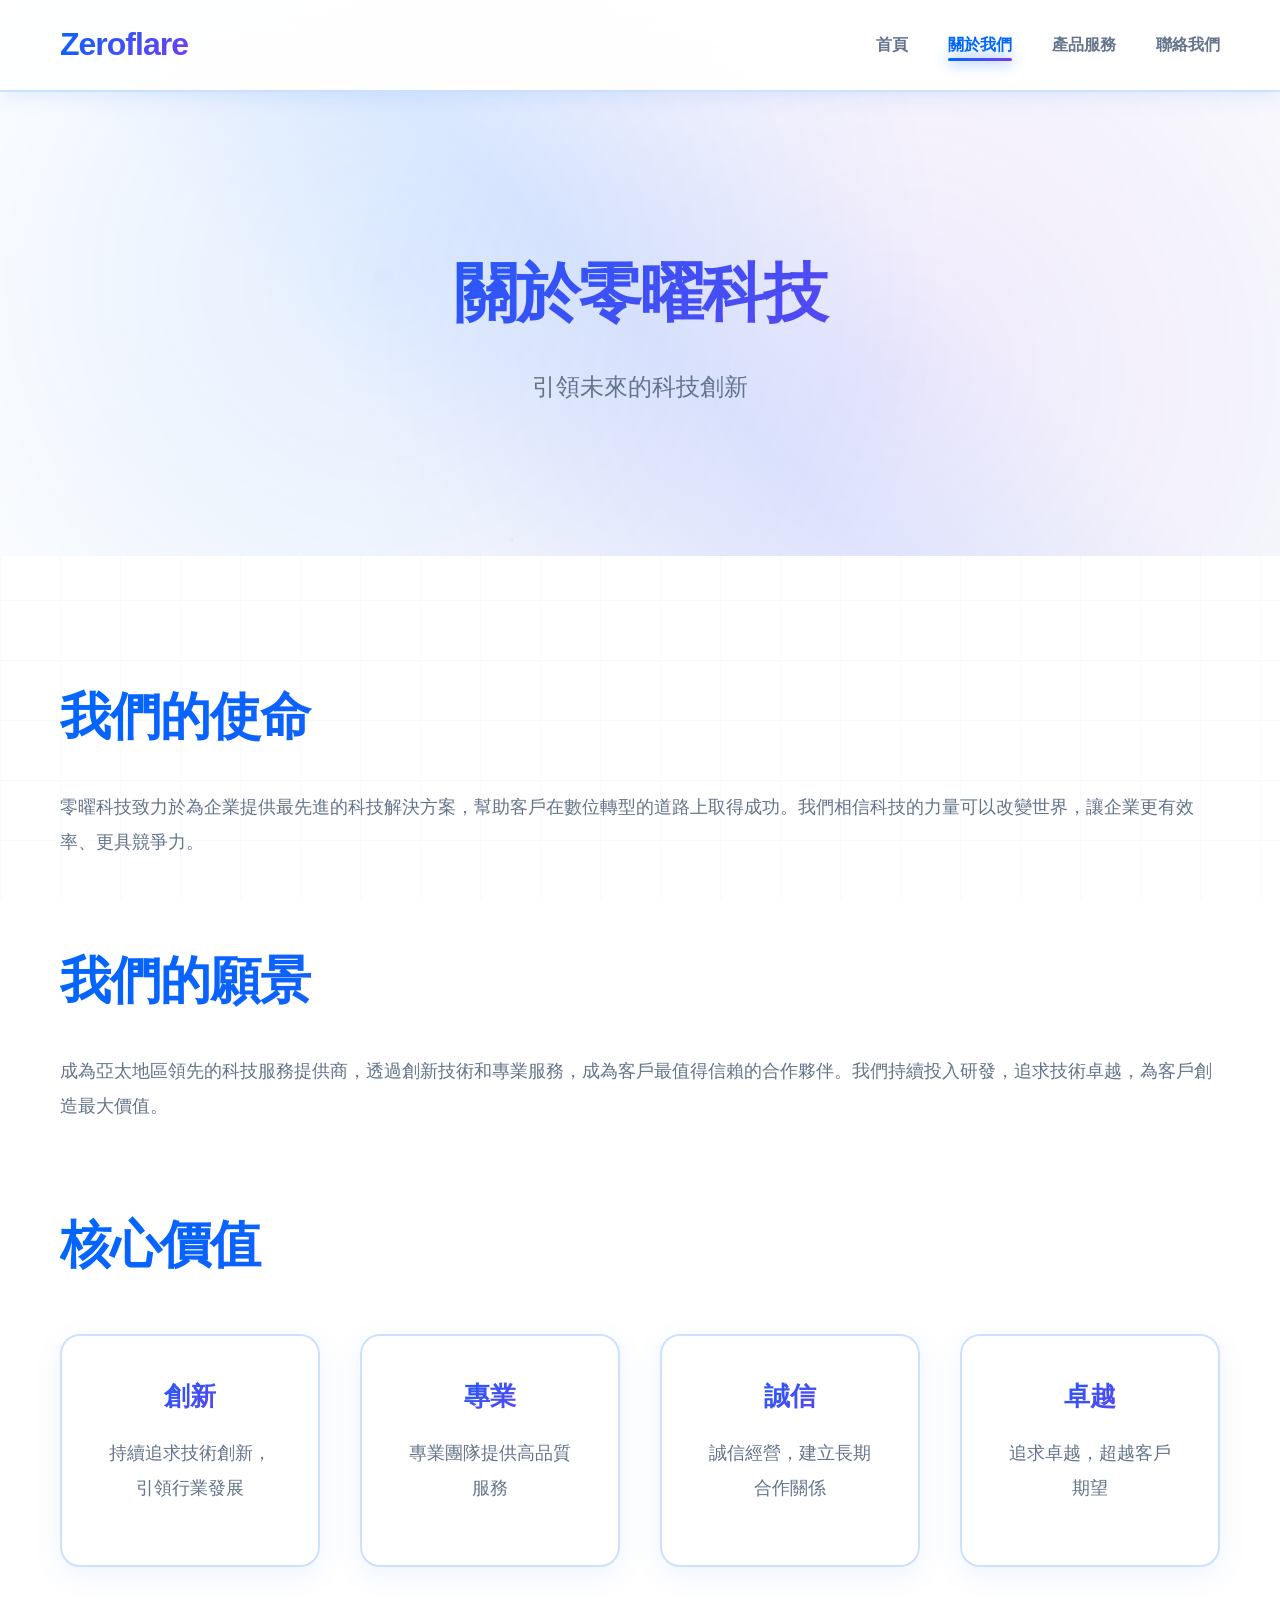
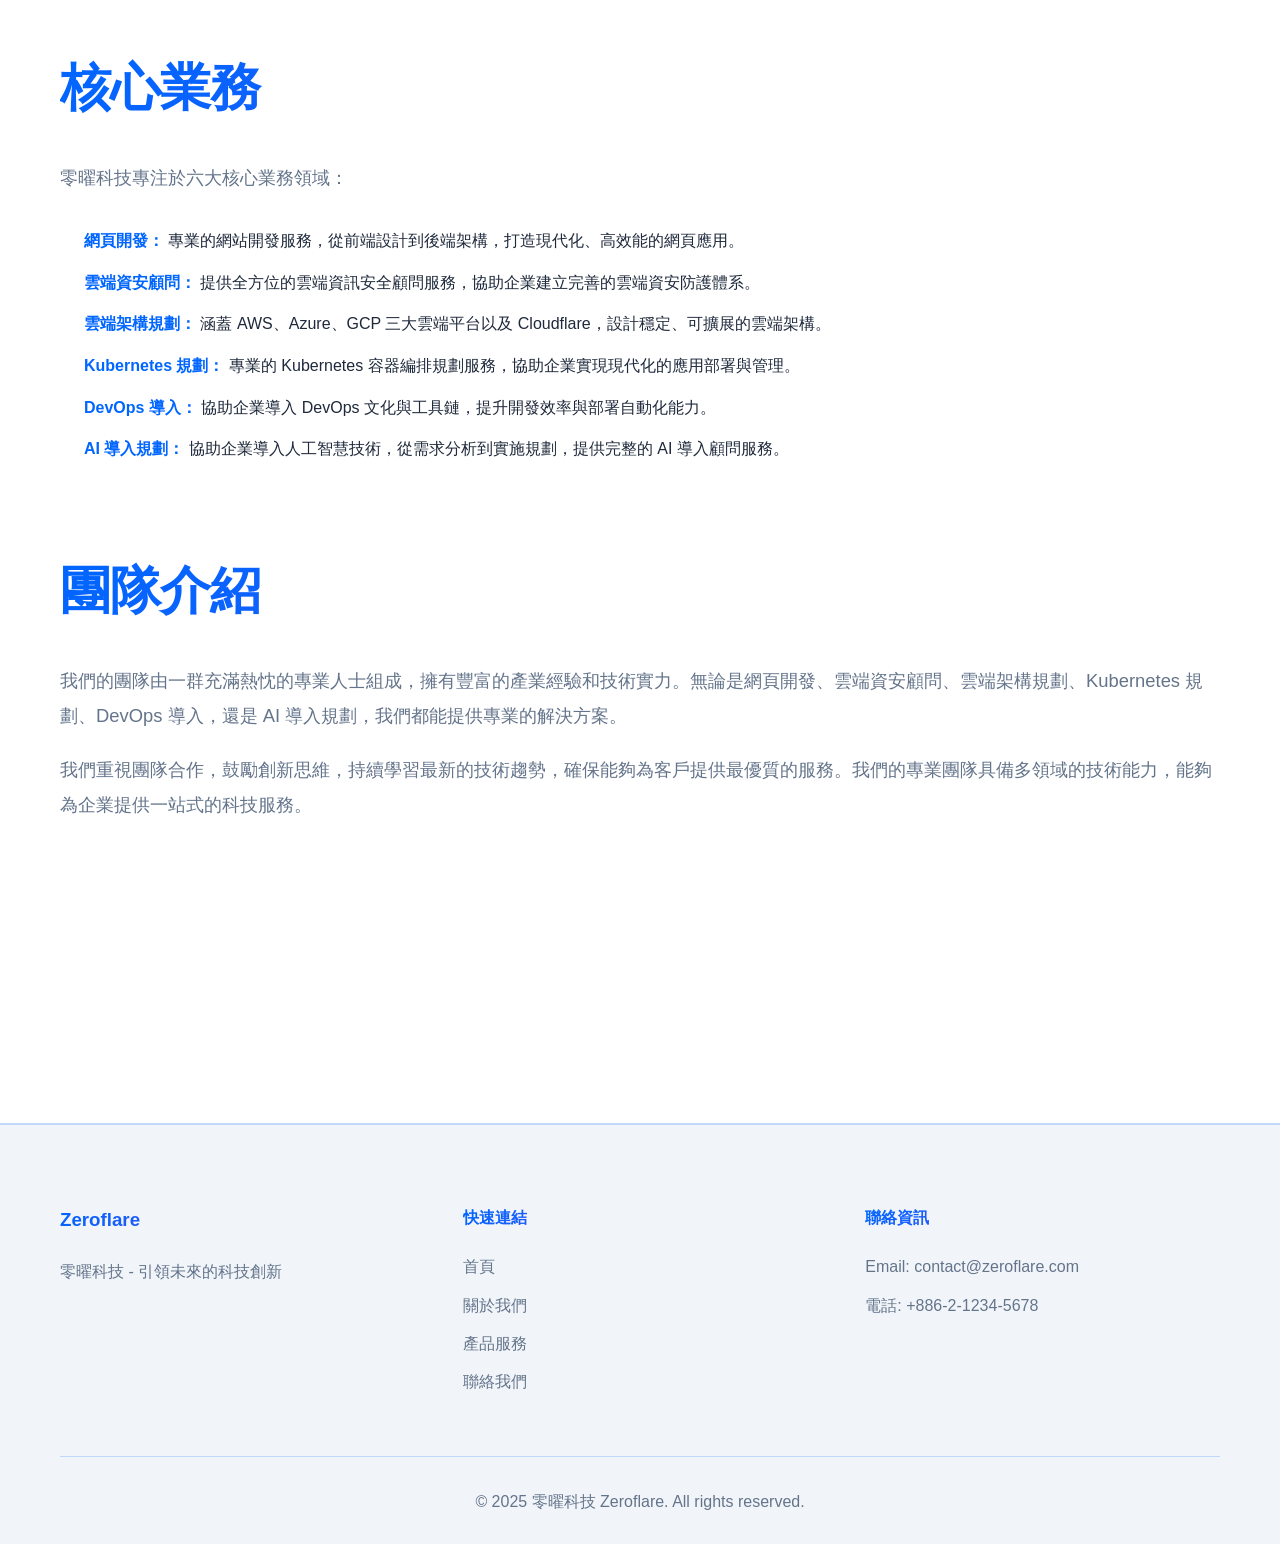
==== about.html @ 2491a90d "Update all" ====
<!DOCTYPE html>
<html lang="zh-TW">
<head>
    <meta charset="UTF-8">
    <meta name="viewport" content="width=device-width, initial-scale=1.0">
    <meta name="description" content="關於零曜科技 - 我們的使命、願景與團隊">
    <title>關於我們 - 零曜科技 Zeroflare</title>
    <link rel="stylesheet" href="styles/main.css">
</head>
<body>
    <!-- 導航列 -->
    <nav class="navbar">
        <div class="container">
            <div class="nav-wrapper">
                <a href="index.html" class="logo">Zeroflare</a>
                <button class="mobile-menu-toggle" id="mobileMenuToggle" aria-label="選單">
                    <span></span>
                    <span></span>
                    <span></span>
                </button>
                <ul class="nav-menu" id="navMenu">
                    <li><a href="index.html">首頁</a></li>
                    <li><a href="about.html" class="active">關於我們</a></li>
                    <li><a href="products.html">產品服務</a></li>
                    <li><a href="contact.html">聯絡我們</a></li>
                </ul>
            </div>
        </div>
    </nav>

    <!-- 頁面標題 -->
    <section class="page-header">
        <div class="container">
            <h1>關於零曜科技</h1>
            <p>引領未來的科技創新</p>
        </div>
    </section>

    <!-- 關於內容 -->
    <section class="page-content">
        <div class="container">
            <div class="content-section">
                <h2>我們的使命</h2>
                <p>零曜科技致力於為企業提供最先進的科技解決方案，幫助客戶在數位轉型的道路上取得成功。我們相信科技的力量可以改變世界，讓企業更有效率、更具競爭力。</p>
            </div>

            <div class="content-section">
                <h2>我們的願景</h2>
                <p>成為亞太地區領先的科技服務提供商，透過創新技術和專業服務，成為客戶最值得信賴的合作夥伴。我們持續投入研發，追求技術卓越，為客戶創造最大價值。</p>
            </div>

            <div class="content-section">
                <h2>核心價值</h2>
                <div class="values-grid">
                    <div class="value-item">
                        <h3>創新</h3>
                        <p>持續追求技術創新，引領行業發展</p>
                    </div>
                    <div class="value-item">
                        <h3>專業</h3>
                        <p>專業團隊提供高品質服務</p>
                    </div>
                    <div class="value-item">
                        <h3>誠信</h3>
                        <p>誠信經營，建立長期合作關係</p>
                    </div>
                    <div class="value-item">
                        <h3>卓越</h3>
                        <p>追求卓越，超越客戶期望</p>
                    </div>
                </div>
            </div>

            <div class="content-section">
                <h2>核心業務</h2>
                <p>零曜科技專注於六大核心業務領域：</p>
                <ul style="list-style: none; padding: 0; margin: 1.5rem 0;">
                    <li style="padding: 0.5rem 0; padding-left: 1.5rem; position: relative;">
                        <strong style="color: var(--primary-color);">網頁開發：</strong>
                        專業的網站開發服務，從前端設計到後端架構，打造現代化、高效能的網頁應用。
                    </li>
                    <li style="padding: 0.5rem 0; padding-left: 1.5rem; position: relative;">
                        <strong style="color: var(--primary-color);">雲端資安顧問：</strong>
                        提供全方位的雲端資訊安全顧問服務，協助企業建立完善的雲端資安防護體系。
                    </li>
                    <li style="padding: 0.5rem 0; padding-left: 1.5rem; position: relative;">
                        <strong style="color: var(--primary-color);">雲端架構規劃：</strong>
                        涵蓋 AWS、Azure、GCP 三大雲端平台以及 Cloudflare，設計穩定、可擴展的雲端架構。
                    </li>
                    <li style="padding: 0.5rem 0; padding-left: 1.5rem; position: relative;">
                        <strong style="color: var(--primary-color);">Kubernetes 規劃：</strong>
                        專業的 Kubernetes 容器編排規劃服務，協助企業實現現代化的應用部署與管理。
                    </li>
                    <li style="padding: 0.5rem 0; padding-left: 1.5rem; position: relative;">
                        <strong style="color: var(--primary-color);">DevOps 導入：</strong>
                        協助企業導入 DevOps 文化與工具鏈，提升開發效率與部署自動化能力。
                    </li>
                    <li style="padding: 0.5rem 0; padding-left: 1.5rem; position: relative;">
                        <strong style="color: var(--primary-color);">AI 導入規劃：</strong>
                        協助企業導入人工智慧技術，從需求分析到實施規劃，提供完整的 AI 導入顧問服務。
                    </li>
                </ul>
            </div>

            <div class="content-section">
                <h2>團隊介紹</h2>
                <p>我們的團隊由一群充滿熱忱的專業人士組成，擁有豐富的產業經驗和技術實力。無論是網頁開發、雲端資安顧問、雲端架構規劃、Kubernetes 規劃、DevOps 導入，還是 AI 導入規劃，我們都能提供專業的解決方案。</p>
                <p>我們重視團隊合作，鼓勵創新思維，持續學習最新的技術趨勢，確保能夠為客戶提供最優質的服務。我們的專業團隊具備多領域的技術能力，能夠為企業提供一站式的科技服務。</p>
            </div>
        </div>
    </section>

    <!-- 頁尾 -->
    <footer class="footer">
        <div class="container">
            <div class="footer-content">
                <div class="footer-section">
                    <h3>Zeroflare</h3>
                    <p>零曜科技 - 引領未來的科技創新</p>
                </div>
                <div class="footer-section">
                    <h4>快速連結</h4>
                    <ul>
                        <li><a href="index.html">首頁</a></li>
                        <li><a href="about.html">關於我們</a></li>
                        <li><a href="products.html">產品服務</a></li>
                        <li><a href="contact.html">聯絡我們</a></li>
                    </ul>
                </div>
                <div class="footer-section">
                    <h4>聯絡資訊</h4>
                    <p>Email: contact@zeroflare.com</p>
                    <p>電話: +886-2-1234-5678</p>
                </div>
            </div>
            <div class="footer-bottom">
                <p>&copy; 2025 零曜科技 Zeroflare. All rights reserved.</p>
            </div>
        </div>
    </footer>

    <script src="scripts/main.js"></script>
</body>
</html>
---- styles/main.css ----
/* 重置樣式 */
* {
    margin: 0;
    padding: 0;
    box-sizing: border-box;
}

:root {
    --primary-color: #0066ff;
    --primary-dark: #0052cc;
    --secondary-color: #7c3aed;
    --accent-color: #ff006e;
    --accent-yellow: #ffb800;
    --text-color: #1e293b;
    --text-light: #64748b;
    --bg-color: #ffffff;
    --bg-light: #f8fafc;
    --bg-card: rgba(255, 255, 255, 0.9);
    --bg-dark: #f1f5f9;
    --border-color: rgba(0, 102, 255, 0.2);
    --shadow: 0 4px 6px -1px rgba(0, 102, 255, 0.1), 0 2px 4px -1px rgba(0, 102, 255, 0.06);
    --shadow-lg: 0 10px 15px -3px rgba(0, 102, 255, 0.15), 0 4px 6px -2px rgba(0, 102, 255, 0.1);
    --glow: 0 0 30px rgba(0, 102, 255, 0.3), 0 0 60px rgba(0, 102, 255, 0.2);
    --glow-purple: 0 0 30px rgba(124, 58, 237, 0.3), 0 0 60px rgba(124, 58, 237, 0.2);
}

body {
    font-family: 'Inter', -apple-system, BlinkMacSystemFont, 'Segoe UI', 'Roboto', sans-serif;
    line-height: 1.6;
    color: var(--text-color);
    background: 
        radial-gradient(circle at 20% 30%, rgba(0, 102, 255, 0.08) 0%, transparent 50%),
        radial-gradient(circle at 80% 70%, rgba(124, 58, 237, 0.08) 0%, transparent 50%),
        radial-gradient(circle at 50% 50%, rgba(255, 0, 110, 0.05) 0%, transparent 70%),
        linear-gradient(135deg, #ffffff 0%, #f8fafc 50%, #ffffff 100%);
    background-attachment: fixed;
    min-height: 100vh;
    position: relative;
    overflow-x: hidden;
}

/* 動態網格背景 */
body::before {
    content: '';
    position: fixed;
    top: 0;
    left: 0;
    width: 100%;
    height: 100%;
    background-image: 
        linear-gradient(rgba(0, 102, 255, 0.03) 1px, transparent 1px),
        linear-gradient(90deg, rgba(0, 102, 255, 0.03) 1px, transparent 1px);
    background-size: 60px 60px;
    pointer-events: none;
    z-index: 0;
    animation: gridMove 20s linear infinite;
}

@keyframes gridMove {
    0% { transform: translate(0, 0); }
    100% { transform: translate(60px, 60px); }
}

/* 粒子效果背景 */
body::after {
    content: '';
    position: fixed;
    top: 0;
    left: 0;
    width: 100%;
    height: 100%;
    background-image: 
        radial-gradient(2px 2px at 20% 30%, rgba(0, 102, 255, 0.15), transparent),
        radial-gradient(2px 2px at 60% 70%, rgba(124, 58, 237, 0.15), transparent),
        radial-gradient(1px 1px at 50% 50%, rgba(255, 0, 110, 0.1), transparent),
        radial-gradient(1px 1px at 80% 10%, rgba(0, 102, 255, 0.1), transparent),
        radial-gradient(2px 2px at 90% 60%, rgba(124, 58, 237, 0.1), transparent);
    background-size: 200% 200%;
    pointer-events: none;
    z-index: 0;
    animation: particleMove 15s ease-in-out infinite;
    opacity: 0.4;
}

@keyframes particleMove {
    0%, 100% { background-position: 0% 0%; }
    50% { background-position: 100% 100%; }
}

.container {
    max-width: 1200px;
    margin: 0 auto;
    padding: 0 20px;
    position: relative;
    z-index: 1;
}

/* 導航列 */
.navbar {
    background: rgba(255, 255, 255, 0.9);
    backdrop-filter: blur(20px);
    border-bottom: 2px solid var(--border-color);
    position: sticky;
    top: 0;
    z-index: 1000;
    box-shadow: 0 4px 20px rgba(0, 102, 255, 0.1);
}

.nav-wrapper {
    display: flex;
    justify-content: space-between;
    align-items: center;
    padding: 1.2rem 0;
}

.logo {
    font-size: 2rem;
    font-weight: 900;
    background: linear-gradient(135deg, var(--primary-color), var(--secondary-color), var(--accent-color));
    background-size: 200% 200%;
    -webkit-background-clip: text;
    -webkit-text-fill-color: transparent;
    background-clip: text;
    text-decoration: none;
    transition: all 0.3s;
    letter-spacing: -1px;
    animation: gradientShift 3s ease infinite;
}

@keyframes gradientShift {
    0%, 100% { background-position: 0% 50%; }
    50% { background-position: 100% 50%; }
}

.logo:hover {
    transform: scale(1.05);
    filter: brightness(1.2);
}

.nav-menu {
    display: flex;
    list-style: none;
    gap: 2.5rem;
}

.nav-menu a {
    color: var(--text-light);
    text-decoration: none;
    font-weight: 600;
    transition: all 0.3s;
    position: relative;
    padding: 0.5rem 0;
    font-size: 1rem;
}

.nav-menu a::before {
    content: '';
    position: absolute;
    bottom: 0;
    left: 50%;
    transform: translateX(-50%);
    width: 0;
    height: 3px;
    background: linear-gradient(90deg, var(--primary-color), var(--secondary-color));
    transition: width 0.3s;
    box-shadow: 0 0 15px var(--primary-color);
    border-radius: 2px;
}

.nav-menu a:hover,
.nav-menu a.active {
    color: var(--primary-color);
}

.nav-menu a:hover::before,
.nav-menu a.active::before {
    width: 100%;
}

.mobile-menu-toggle {
    display: none;
    flex-direction: column;
    gap: 5px;
    background: none;
    border: none;
    cursor: pointer;
    padding: 8px;
}

.mobile-menu-toggle span {
    width: 28px;
    height: 3px;
    background: linear-gradient(90deg, var(--primary-color), var(--secondary-color));
    transition: all 0.3s;
    border-radius: 2px;
}

/* Hero 區塊 */
.hero {
    background: 
        radial-gradient(circle at 30% 40%, rgba(0, 102, 255, 0.1) 0%, transparent 60%),
        radial-gradient(circle at 70% 60%, rgba(124, 58, 237, 0.1) 0%, transparent 60%),
        radial-gradient(circle at 50% 50%, rgba(255, 0, 110, 0.08) 0%, transparent 70%),
        linear-gradient(135deg, rgba(255, 255, 255, 0.98) 0%, rgba(248, 250, 252, 0.98) 100%);
    color: var(--text-color);
    padding: 180px 0;
    text-align: center;
    position: relative;
    overflow: hidden;
}

.hero::before {
    content: '';
    position: absolute;
    top: -50%;
    left: -50%;
    width: 200%;
    height: 200%;
    background: radial-gradient(circle, rgba(0, 102, 255, 0.05) 0%, transparent 70%);
    animation: rotate 25s linear infinite;
}

.hero::after {
    content: '';
    position: absolute;
    top: 0;
    left: 0;
    right: 0;
    bottom: 0;
    background: linear-gradient(45deg, transparent 30%, rgba(0, 102, 255, 0.05) 50%, transparent 70%);
    animation: shine 4s infinite;
    pointer-events: none;
}

@keyframes rotate {
    from { transform: rotate(0deg); }
    to { transform: rotate(360deg); }
}

@keyframes shine {
    0% { transform: translateX(-100%) translateY(-100%); }
    100% { transform: translateX(100%) translateY(100%); }
}

.hero-content {
    max-width: 900px;
    margin: 0 auto;
    position: relative;
    z-index: 1;
}

.hero-title {
    font-size: 5rem;
    font-weight: 900;
    margin-bottom: 1.5rem;
    background: linear-gradient(135deg, #0066ff, #7c3aed, #ff006e, #ffb800);
    background-size: 300% 300%;
    -webkit-background-clip: text;
    -webkit-text-fill-color: transparent;
    background-clip: text;
    animation: fadeInUp 0.8s ease-out, gradientShift 4s ease infinite;
    letter-spacing: -3px;
    line-height: 1.1;
}

.hero-subtitle {
    font-size: 2rem;
    margin-bottom: 1.5rem;
    color: var(--text-light);
    animation: fadeInUp 0.8s ease-out 0.2s both;
    font-weight: 600;
}

.hero-description {
    font-size: 1.3rem;
    margin-bottom: 3rem;
    color: var(--text-light);
    animation: fadeInUp 0.8s ease-out 0.4s both;
    line-height: 1.8;
}

.hero-buttons {
    display: flex;
    gap: 1.5rem;
    justify-content: center;
    flex-wrap: wrap;
    animation: fadeInUp 0.8s ease-out 0.6s both;
}

/* 按鈕樣式 */
.btn {
    display: inline-block;
    padding: 16px 40px;
    border-radius: 12px;
    text-decoration: none;
    font-weight: 700;
    font-size: 1.1rem;
    transition: all 0.4s cubic-bezier(0.175, 0.885, 0.32, 1.275);
    border: 2px solid transparent;
    position: relative;
    overflow: hidden;
    text-transform: uppercase;
    letter-spacing: 1px;
}

.btn::before {
    content: '';
    position: absolute;
    top: 0;
    left: -100%;
    width: 100%;
    height: 100%;
    background: linear-gradient(90deg, transparent, rgba(255, 255, 255, 0.4), transparent);
    transition: left 0.6s;
}

.btn:hover::before {
    left: 100%;
}

.btn-primary {
    background: linear-gradient(135deg, var(--primary-color), var(--secondary-color));
    color: white;
    box-shadow: 0 8px 25px rgba(0, 102, 255, 0.3),
                0 0 40px rgba(0, 102, 255, 0.2);
}

.btn-primary:hover {
    transform: translateY(-5px) scale(1.05);
    box-shadow: 0 15px 40px rgba(0, 102, 255, 0.4),
                0 0 60px rgba(0, 102, 255, 0.3);
    filter: brightness(1.1);
}

.btn-secondary {
    background: transparent;
    color: var(--primary-color);
    border: 2px solid var(--primary-color);
    box-shadow: 0 0 25px rgba(0, 102, 255, 0.2),
                inset 0 0 25px rgba(0, 102, 255, 0.05);
}

.btn-secondary:hover {
    background: rgba(0, 102, 255, 0.1);
    box-shadow: 0 0 40px rgba(0, 102, 255, 0.4),
                inset 0 0 30px rgba(0, 102, 255, 0.1);
    transform: translateY(-5px) scale(1.05);
}

.btn-outline {
    background: transparent;
    color: var(--primary-color);
    border: 2px solid var(--primary-color);
    box-shadow: 0 0 20px rgba(0, 102, 255, 0.2);
}

.btn-outline:hover {
    background: linear-gradient(135deg, var(--primary-color), var(--secondary-color));
    color: white;
    box-shadow: 0 0 35px rgba(0, 102, 255, 0.4);
    transform: translateY(-5px) scale(1.05);
}

/* 特色區塊 */
.features {
    padding: 120px 0;
    background: var(--bg-light);
    position: relative;
}

.section-title {
    text-align: center;
    font-size: 3.5rem;
    margin-bottom: 5rem;
    background: linear-gradient(135deg, var(--primary-color), var(--secondary-color), var(--accent-color));
    background-size: 200% 200%;
    -webkit-background-clip: text;
    -webkit-text-fill-color: transparent;
    background-clip: text;
    font-weight: 900;
    animation: gradientShift 4s ease infinite;
    letter-spacing: -2px;
}

.features-grid {
    display: grid;
    grid-template-columns: repeat(auto-fit, minmax(280px, 1fr));
    gap: 2.5rem;
}

.feature-card {
    background: var(--bg-card);
    backdrop-filter: blur(15px);
    padding: 3rem;
    border-radius: 20px;
    text-align: center;
    border: 2px solid var(--border-color);
    box-shadow: 0 10px 40px rgba(0, 102, 255, 0.08),
                inset 0 0 30px rgba(0, 102, 255, 0.02);
    transition: all 0.5s cubic-bezier(0.175, 0.885, 0.32, 1.275);
    position: relative;
    overflow: hidden;
}

.feature-card::before {
    content: '';
    position: absolute;
    top: 0;
    left: 0;
    right: 0;
    height: 4px;
    background: linear-gradient(90deg, var(--primary-color), var(--secondary-color), var(--accent-color));
    background-size: 200% 100%;
    transform: scaleX(0);
    transition: transform 0.5s;
    animation: gradientShift 3s ease infinite;
}

.feature-card::after {
    content: '';
    position: absolute;
    top: -50%;
    left: -50%;
    width: 200%;
    height: 200%;
    background: radial-gradient(circle, rgba(0, 102, 255, 0.05) 0%, transparent 70%);
    opacity: 0;
    transition: opacity 0.5s;
}

.feature-card:hover::before {
    transform: scaleX(1);
}

.feature-card:hover::after {
    opacity: 1;
}

.feature-card:hover {
    transform: translateY(-15px) scale(1.02);
    box-shadow: 0 20px 60px rgba(0, 102, 255, 0.2),
                inset 0 0 40px rgba(0, 102, 255, 0.05);
    border-color: var(--primary-color);
}

.feature-icon {
    width: 80px;
    height: 80px;
    margin: 0 auto 2rem;
    display: flex;
    align-items: center;
    justify-content: center;
    animation: float 4s ease-in-out infinite;
}

.feature-icon svg {
    width: 100%;
    height: 100%;
    transition: all 0.3s;
    color: var(--primary-color);
}

.feature-card:hover .feature-icon svg {
    transform: scale(1.1) rotate(5deg);
    filter: drop-shadow(0 0 15px currentColor);
}

@keyframes float {
    0%, 100% { transform: translateY(0px) rotate(0deg); }
    50% { transform: translateY(-15px) rotate(5deg); }
}

.feature-card h3 {
    font-size: 1.8rem;
    margin-bottom: 1.2rem;
    background: linear-gradient(135deg, var(--primary-color), var(--secondary-color));
    -webkit-background-clip: text;
    -webkit-text-fill-color: transparent;
    background-clip: text;
    font-weight: 800;
}

.feature-card p {
    color: var(--text-light);
    line-height: 1.8;
    font-size: 1.05rem;
}

/* 關於我們預覽 */
.about-preview {
    padding: 120px 0;
    background: var(--bg-color);
    position: relative;
}

.about-content {
    max-width: 900px;
    margin: 0 auto;
}

.about-text h2 {
    font-size: 3.5rem;
    margin-bottom: 2.5rem;
    background: linear-gradient(135deg, var(--primary-color), var(--secondary-color));
    background-size: 200% 200%;
    -webkit-background-clip: text;
    -webkit-text-fill-color: transparent;
    background-clip: text;
    font-weight: 900;
    animation: gradientShift 4s ease infinite;
    letter-spacing: -2px;
}

.about-text p {
    margin-bottom: 1.8rem;
    color: var(--text-light);
    line-height: 1.9;
    font-size: 1.15rem;
}

.about-text .btn {
    margin-top: 1.5rem;
}

/* 頁尾 */
.footer {
    background: var(--bg-dark);
    backdrop-filter: blur(20px);
    color: var(--text-color);
    padding: 80px 0 30px;
    margin-top: 100px;
    border-top: 2px solid var(--border-color);
}

.footer-content {
    display: grid;
    grid-template-columns: repeat(auto-fit, minmax(250px, 1fr));
    gap: 3rem;
    margin-bottom: 3rem;
}

.footer-section h3,
.footer-section h4 {
    margin-bottom: 1.5rem;
    background: linear-gradient(135deg, var(--primary-color), var(--secondary-color));
    -webkit-background-clip: text;
    -webkit-text-fill-color: transparent;
    background-clip: text;
    font-weight: 800;
}

.footer-section p {
    color: var(--text-light);
    margin-bottom: 0.8rem;
}

.footer-section ul {
    list-style: none;
}

.footer-section ul li {
    margin-bottom: 0.8rem;
}

.footer-section a {
    color: var(--text-light);
    text-decoration: none;
    transition: all 0.3s;
    display: inline-block;
}

.footer-section a:hover {
    color: var(--primary-color);
    transform: translateX(5px);
}

.footer-bottom {
    text-align: center;
    padding-top: 2rem;
    border-top: 1px solid var(--border-color);
    color: var(--text-light);
}

/* 動畫 */
@keyframes fadeInUp {
    from {
        opacity: 0;
        transform: translateY(40px);
    }
    to {
        opacity: 1;
        transform: translateY(0);
    }
}

/* 頁面標題區塊 */
.page-header {
    background: 
        radial-gradient(circle at 30% 40%, rgba(0, 102, 255, 0.1) 0%, transparent 60%),
        radial-gradient(circle at 70% 60%, rgba(124, 58, 237, 0.1) 0%, transparent 60%),
        linear-gradient(135deg, rgba(255, 255, 255, 0.98) 0%, rgba(248, 250, 252, 0.98) 100%);
    color: var(--text-color);
    padding: 150px 0;
    text-align: center;
    position: relative;
    overflow: hidden;
}

.page-header::before {
    content: '';
    position: absolute;
    top: 0;
    left: 0;
    right: 0;
    bottom: 0;
    background: linear-gradient(45deg, transparent 30%, rgba(0, 102, 255, 0.08) 50%, transparent 70%);
    animation: shine 4s infinite;
}

.page-header h1 {
    font-size: 4rem;
    margin-bottom: 1.5rem;
    background: linear-gradient(135deg, var(--primary-color), var(--secondary-color), var(--accent-color));
    background-size: 200% 200%;
    -webkit-background-clip: text;
    -webkit-text-fill-color: transparent;
    background-clip: text;
    font-weight: 900;
    position: relative;
    z-index: 1;
    animation: gradientShift 4s ease infinite;
    letter-spacing: -2px;
}

.page-header p {
    font-size: 1.5rem;
    color: var(--text-light);
    position: relative;
    z-index: 1;
}

/* 頁面內容區塊 */
.page-content {
    padding: 120px 0;
    background: var(--bg-color);
}

.content-section {
    margin-bottom: 5rem;
}

.content-section h2 {
    font-size: 3.2rem;
    margin-bottom: 2rem;
    background: linear-gradient(135deg, var(--primary-color), var(--secondary-color));
    background-size: 200% 200%;
    -webkit-background-clip: text;
    -webkit-text-fill-color: transparent;
    background-clip: text;
    font-weight: 900;
    animation: gradientShift 4s ease infinite;
    letter-spacing: -1px;
}

.content-section p {
    color: var(--text-light);
    line-height: 1.9;
    font-size: 1.15rem;
    margin-bottom: 1.2rem;
}

/* 價值觀網格 */
.values-grid {
    display: grid;
    grid-template-columns: repeat(auto-fit, minmax(220px, 1fr));
    gap: 2.5rem;
    margin-top: 3rem;
}

.value-item {
    background: var(--bg-card);
    backdrop-filter: blur(15px);
    padding: 2.5rem;
    border-radius: 20px;
    text-align: center;
    border: 2px solid var(--border-color);
    transition: all 0.4s;
    box-shadow: 0 8px 30px rgba(0, 102, 255, 0.08);
}

.value-item:hover {
    transform: translateY(-10px);
    box-shadow: 0 15px 50px rgba(0, 102, 255, 0.15);
    border-color: var(--primary-color);
}

.value-item h3 {
    font-size: 1.6rem;
    margin-bottom: 1.2rem;
    background: linear-gradient(135deg, var(--primary-color), var(--secondary-color));
    -webkit-background-clip: text;
    -webkit-text-fill-color: transparent;
    background-clip: text;
    font-weight: 800;
}

.value-item p {
    color: var(--text-light);
}

/* 產品網格 */
.products-grid {
    display: grid;
    grid-template-columns: repeat(auto-fit, minmax(340px, 1fr));
    gap: 2.5rem;
}

.product-card {
    background: var(--bg-card);
    backdrop-filter: blur(15px);
    padding: 3rem;
    border-radius: 20px;
    border: 2px solid var(--border-color);
    box-shadow: 0 10px 40px rgba(0, 102, 255, 0.08),
                inset 0 0 30px rgba(0, 102, 255, 0.02);
    transition: all 0.5s cubic-bezier(0.175, 0.885, 0.32, 1.275);
    position: relative;
    overflow: hidden;
}

.product-card::before {
    content: '';
    position: absolute;
    top: 0;
    left: 0;
    right: 0;
    height: 4px;
    background: linear-gradient(90deg, var(--primary-color), var(--secondary-color), var(--accent-color));
    background-size: 200% 100%;
    transform: scaleX(0);
    transition: transform 0.5s;
    animation: gradientShift 3s ease infinite;
}

.product-card:hover::before {
    transform: scaleX(1);
}

.product-card:hover {
    transform: translateY(-15px) scale(1.02);
    box-shadow: 0 20px 60px rgba(0, 102, 255, 0.2),
                inset 0 0 40px rgba(0, 102, 255, 0.05);
    border-color: var(--primary-color);
}

.product-icon {
    width: 80px;
    height: 80px;
    margin: 0 auto 2rem;
    display: flex;
    align-items: center;
    justify-content: center;
    animation: float 4s ease-in-out infinite;
}

.product-icon svg {
    width: 100%;
    height: 100%;
    transition: all 0.3s;
    color: var(--primary-color);
}

.product-card:hover .product-icon svg {
    transform: scale(1.1) rotate(5deg);
    filter: drop-shadow(0 0 15px currentColor);
}

.product-card h2 {
    font-size: 2.1rem;
    margin-bottom: 1.2rem;
    background: linear-gradient(135deg, var(--primary-color), var(--secondary-color));
    -webkit-background-clip: text;
    -webkit-text-fill-color: transparent;
    background-clip: text;
    font-weight: 800;
}

.product-card p {
    color: var(--text-light);
    line-height: 1.9;
    margin-bottom: 2rem;
    font-size: 1.05rem;
}

.product-features {
    list-style: none;
    padding: 0;
}

.product-features li {
    color: var(--text-light);
    padding: 0.8rem 0;
    padding-left: 2.5rem;
    position: relative;
    transition: all 0.3s;
    font-size: 1.05rem;
}

.product-features li:hover {
    color: var(--primary-color);
    padding-left: 3rem;
}

.product-features li::before {
    content: '✓';
    position: absolute;
    left: 0;
    color: var(--primary-color);
    font-weight: bold;
    font-size: 1.3rem;
}

/* CTA 區塊 */
.cta-section {
    background: 
        radial-gradient(circle at 30% 40%, rgba(0, 102, 255, 0.12) 0%, transparent 60%),
        radial-gradient(circle at 70% 60%, rgba(124, 58, 237, 0.12) 0%, transparent 60%),
        linear-gradient(135deg, rgba(255, 255, 255, 0.98) 0%, rgba(248, 250, 252, 0.98) 100%);
    color: var(--text-color);
    padding: 120px 0;
    text-align: center;
    position: relative;
    overflow: hidden;
}

.cta-section::before {
    content: '';
    position: absolute;
    top: 0;
    left: 0;
    right: 0;
    bottom: 0;
    background: linear-gradient(45deg, transparent 30%, rgba(0, 102, 255, 0.08) 50%, transparent 70%);
    animation: shine 4s infinite;
}

.cta-section h2 {
    font-size: 3.5rem;
    margin-bottom: 1.5rem;
    background: linear-gradient(135deg, var(--primary-color), var(--secondary-color), var(--accent-color));
    background-size: 200% 200%;
    -webkit-background-clip: text;
    -webkit-text-fill-color: transparent;
    background-clip: text;
    font-weight: 900;
    position: relative;
    z-index: 1;
    animation: gradientShift 4s ease infinite;
    letter-spacing: -2px;
}

.cta-section p {
    font-size: 1.4rem;
    margin-bottom: 3rem;
    color: var(--text-light);
    position: relative;
    z-index: 1;
}

/* 聯絡表單 */
.contact-wrapper {
    max-width: 800px;
    margin: 4rem auto 0;
}

.contact-info h2 {
    font-size: 2.5rem;
    margin-bottom: 2.5rem;
    background: linear-gradient(135deg, var(--primary-color), var(--secondary-color));
    background-size: 200% 200%;
    -webkit-background-clip: text;
    -webkit-text-fill-color: transparent;
    background-clip: text;
    font-weight: 900;
    animation: gradientShift 4s ease infinite;
}

.info-item {
    margin-bottom: 2rem;
    padding: 2rem;
    background: var(--bg-card);
    backdrop-filter: blur(15px);
    border-radius: 16px;
    border: 2px solid var(--border-color);
    transition: all 0.4s;
    box-shadow: 0 8px 30px rgba(0, 102, 255, 0.08);
}

.info-item:hover {
    border-color: var(--primary-color);
    box-shadow: 0 12px 40px rgba(0, 102, 255, 0.15);
    transform: translateX(5px);
}

.info-item h3 {
    font-size: 1.4rem;
    margin-bottom: 0.8rem;
    background: linear-gradient(135deg, var(--primary-color), var(--secondary-color));
    -webkit-background-clip: text;
    -webkit-text-fill-color: transparent;
    background-clip: text;
    font-weight: 800;
}

.info-item p {
    color: var(--text-light);
    margin-bottom: 0.5rem;
}

.info-item a {
    color: var(--primary-color);
    text-decoration: none;
    transition: all 0.3s;
}

.info-item a:hover {
    color: var(--secondary-color);
}

.contact-form-wrapper h2 {
    font-size: 2.5rem;
    margin-bottom: 2.5rem;
    background: linear-gradient(135deg, var(--primary-color), var(--secondary-color));
    background-size: 200% 200%;
    -webkit-background-clip: text;
    -webkit-text-fill-color: transparent;
    background-clip: text;
    font-weight: 900;
    animation: gradientShift 4s ease infinite;
}

.contact-form {
    background: var(--bg-card);
    backdrop-filter: blur(15px);
    padding: 3rem;
    border-radius: 20px;
    border: 2px solid var(--border-color);
    box-shadow: 0 10px 40px rgba(0, 102, 255, 0.08);
}

.form-group {
    margin-bottom: 2rem;
}

.form-group label {
    display: block;
    margin-bottom: 0.8rem;
    background: linear-gradient(135deg, var(--primary-color), var(--secondary-color));
    -webkit-background-clip: text;
    -webkit-text-fill-color: transparent;
    background-clip: text;
    font-weight: 700;
    font-size: 1.05rem;
}

.form-group input,
.form-group textarea {
    width: 100%;
    padding: 16px;
    background: var(--bg-light);
    border: 2px solid var(--border-color);
    border-radius: 12px;
    font-size: 1rem;
    font-family: inherit;
    color: var(--text-color);
    transition: all 0.3s;
}

.form-group input:focus,
.form-group textarea:focus {
    outline: none;
    border-color: var(--primary-color);
    box-shadow: 0 0 30px rgba(0, 102, 255, 0.2),
                inset 0 0 20px rgba(0, 102, 255, 0.05);
    background: white;
}

.form-group textarea {
    resize: vertical;
    min-height: 140px;
}

.contact-form .btn {
    width: 100%;
    text-align: center;
}

/* 響應式設計 */
@media (max-width: 768px) {
    .mobile-menu-toggle {
        display: flex;
    }

    .nav-menu {
        position: fixed;
        left: -100%;
        top: 70px;
        flex-direction: column;
        background: rgba(255, 255, 255, 0.98);
        backdrop-filter: blur(20px);
        width: 100%;
        text-align: center;
        transition: 0.3s;
        box-shadow: 0 10px 40px rgba(0, 102, 255, 0.15);
        padding: 2rem 0;
        gap: 1.5rem;
        border-top: 2px solid var(--border-color);
    }

    .nav-menu.active {
        left: 0;
    }

    .hero-title {
        font-size: 3rem;
    }

    .hero-subtitle {
        font-size: 1.4rem;
    }

    .section-title {
        font-size: 2.5rem;
    }

    .features-grid {
        grid-template-columns: 1fr;
    }

    .page-header h1 {
        font-size: 2.5rem;
    }

    .page-header p {
        font-size: 1.1rem;
    }

    .content-section h2 {
        font-size: 2.2rem;
    }

    .values-grid {
        grid-template-columns: 1fr;
    }

    .products-grid {
        grid-template-columns: 1fr;
    }

    .cta-section h2 {
        font-size: 2.2rem;
    }
}
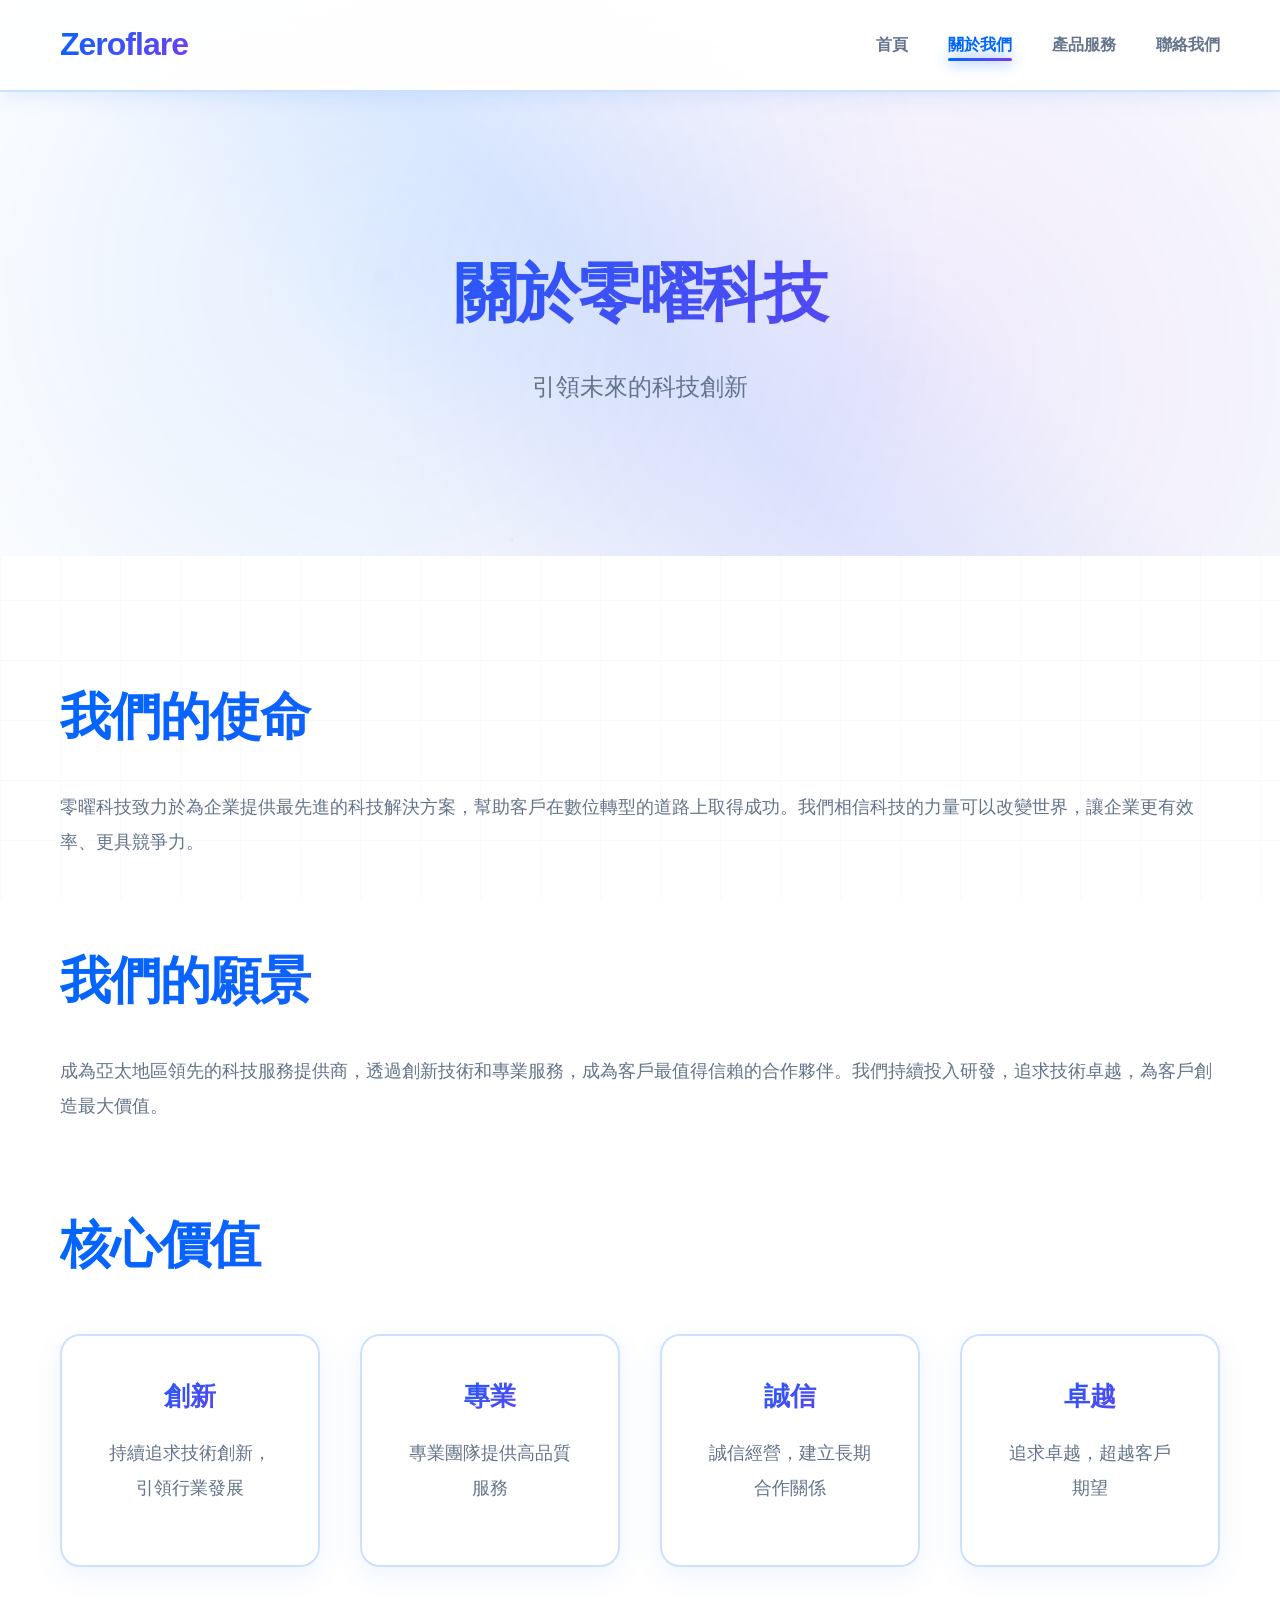
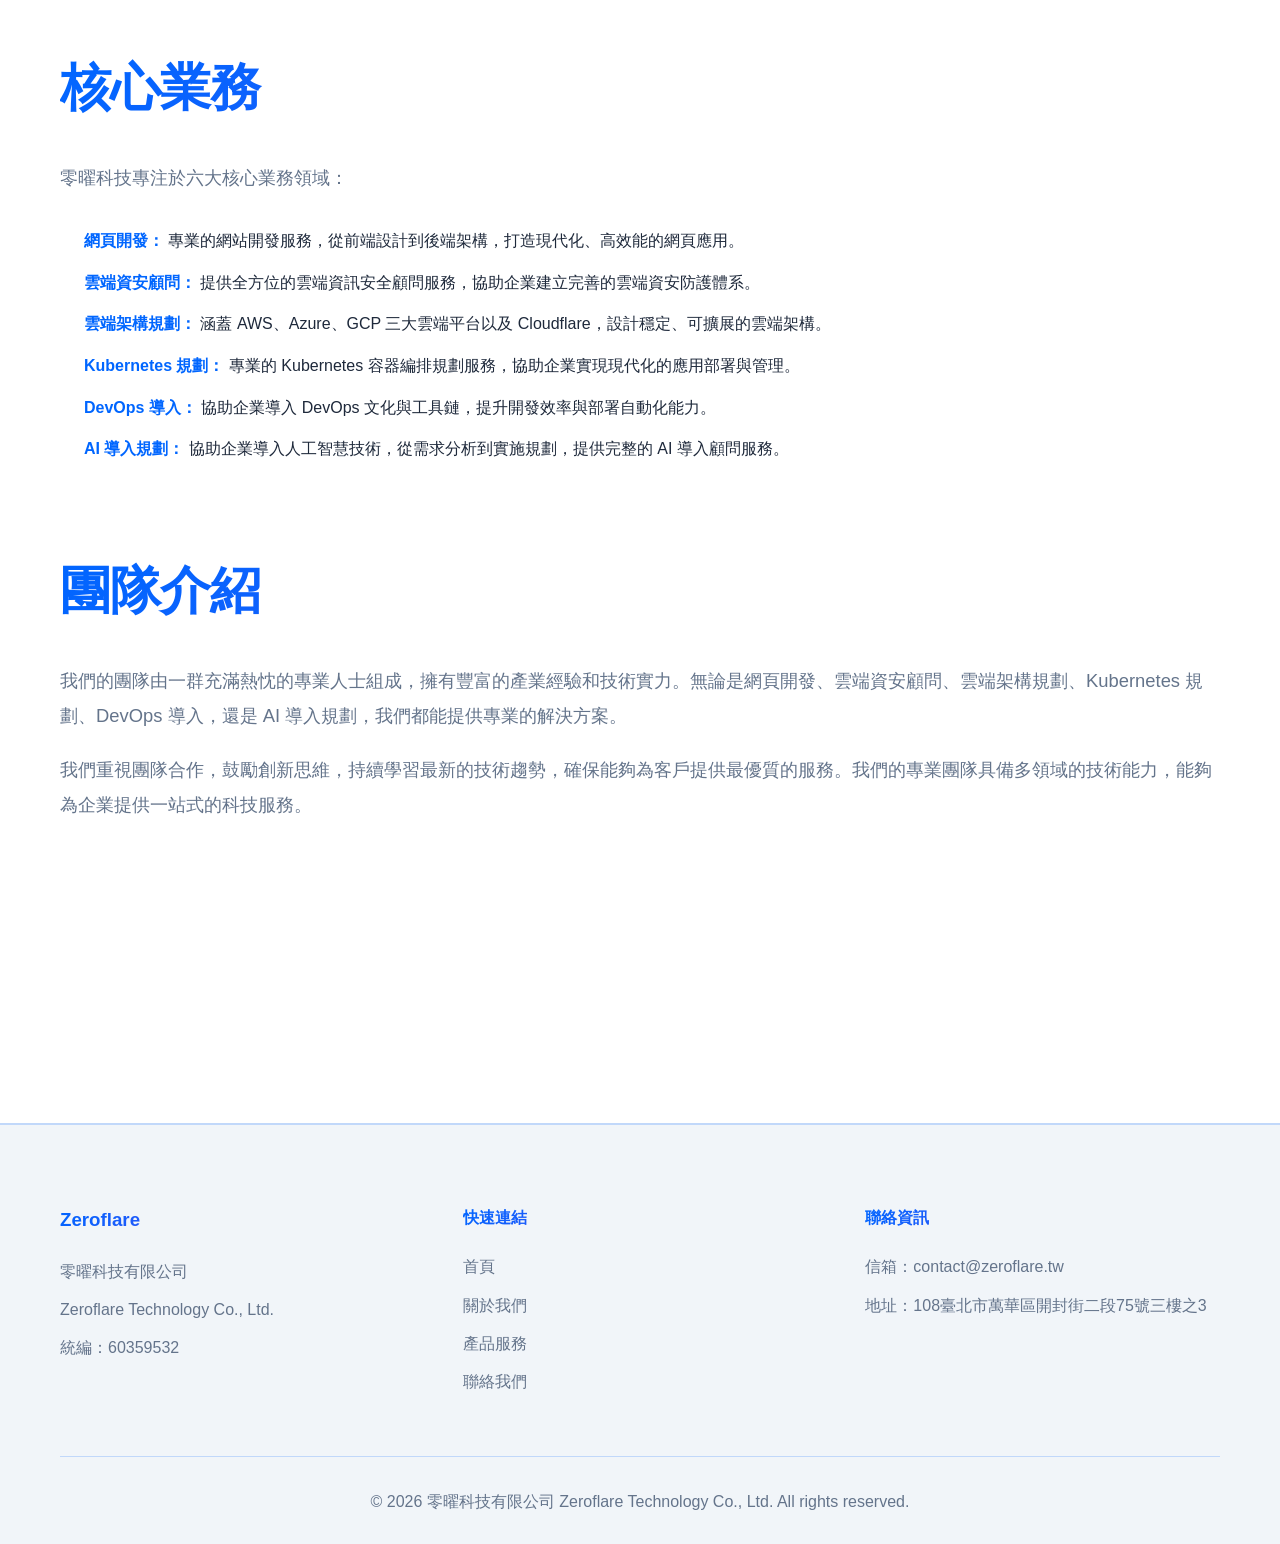
==== commit d7f69b58: "Update content" ====
--- a/about.html
+++ b/about.html
@@ -116,7 +116,9 @@
             <div class="footer-content">
                 <div class="footer-section">
                     <h3>Zeroflare</h3>
-                    <p>零曜科技 - 引領未來的科技創新</p>
+                    <p>零曜科技有限公司</p>
+                    <p>Zeroflare Technology Co., Ltd.</p>
+                    <p>統編：60359532</p>
                 </div>
                 <div class="footer-section">
                     <h4>快速連結</h4>
@@ -129,12 +131,12 @@
                 </div>
                 <div class="footer-section">
                     <h4>聯絡資訊</h4>
-                    <p>Email: contact@zeroflare.com</p>
-                    <p>電話: +886-2-1234-5678</p>
+                    <p>信箱：contact@zeroflare.tw</p>
+                    <p>地址：108臺北市萬華區開封街二段75號三樓之3</p>
                 </div>
             </div>
             <div class="footer-bottom">
-                <p>&copy; 2025 零曜科技 Zeroflare. All rights reserved.</p>
+                <p>&copy; 2026 零曜科技有限公司 Zeroflare Technology Co., Ltd. All rights reserved.</p>
             </div>
         </div>
     </footer>
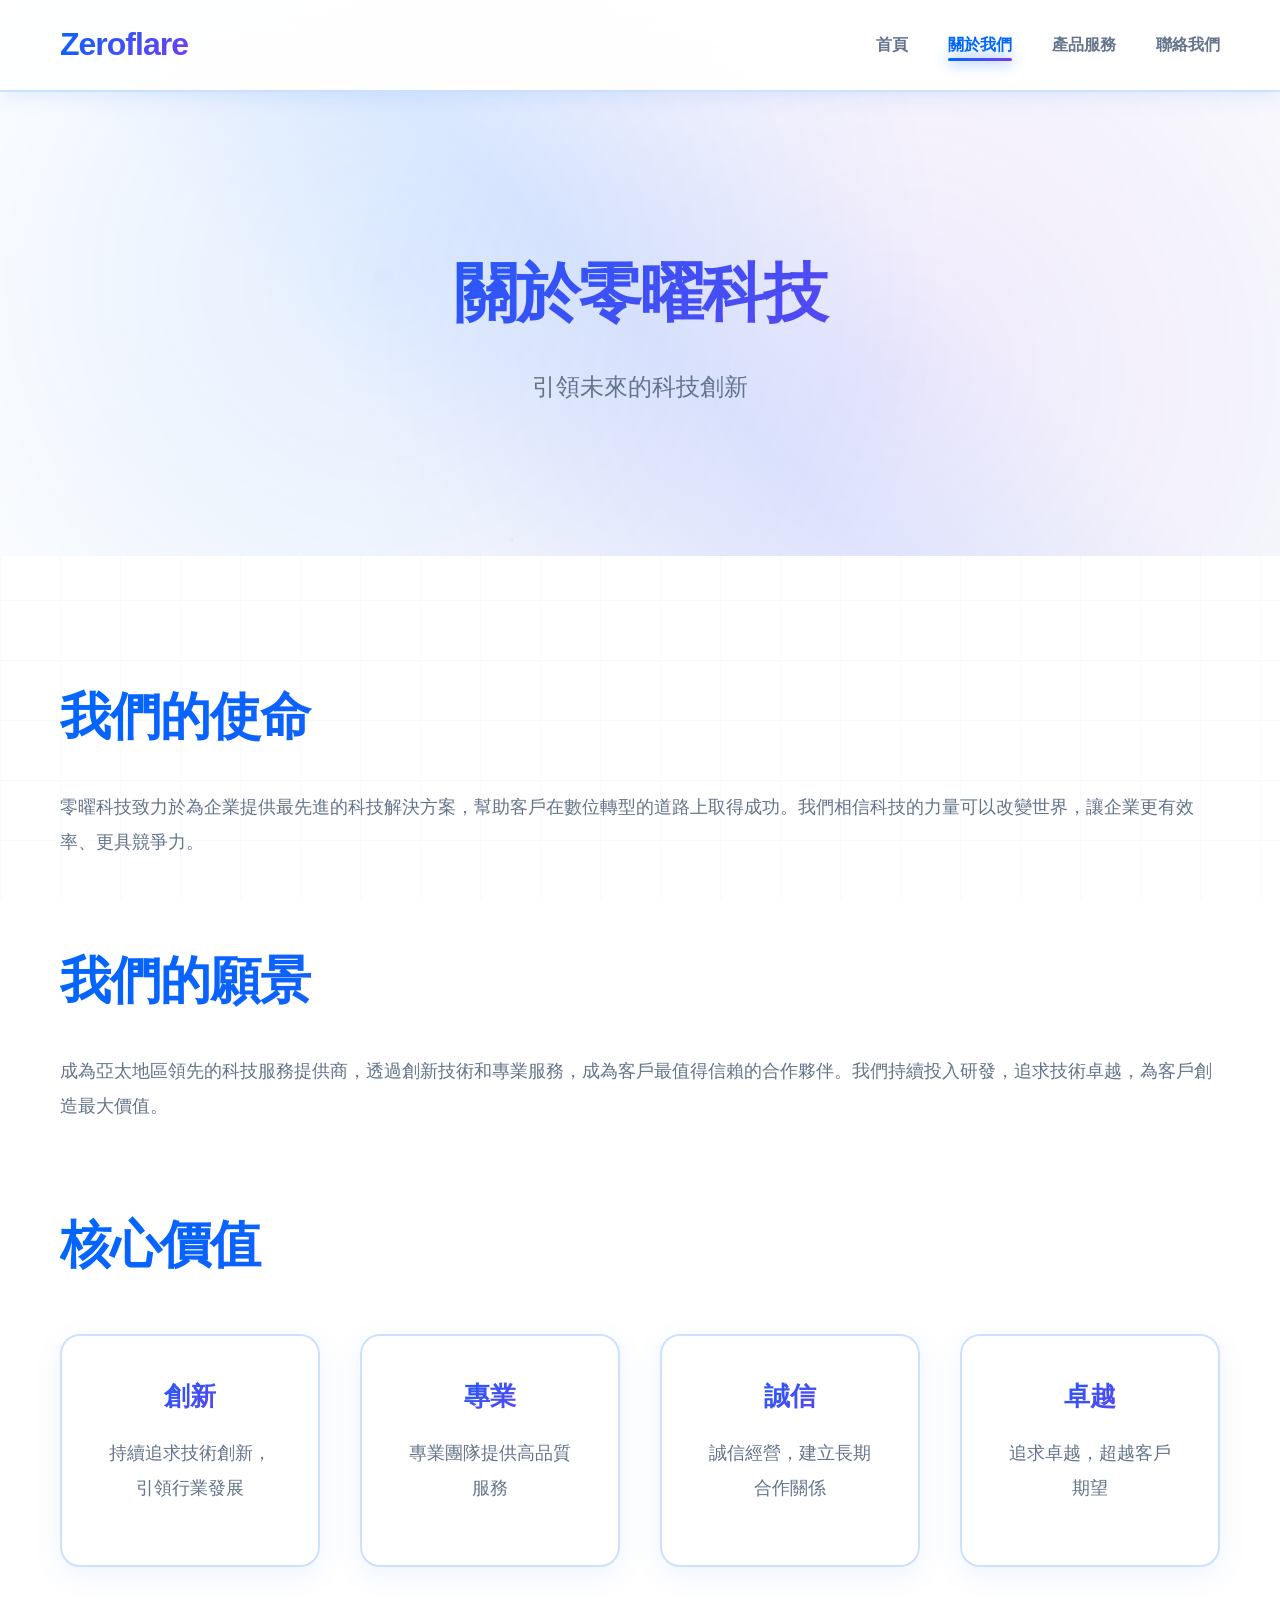
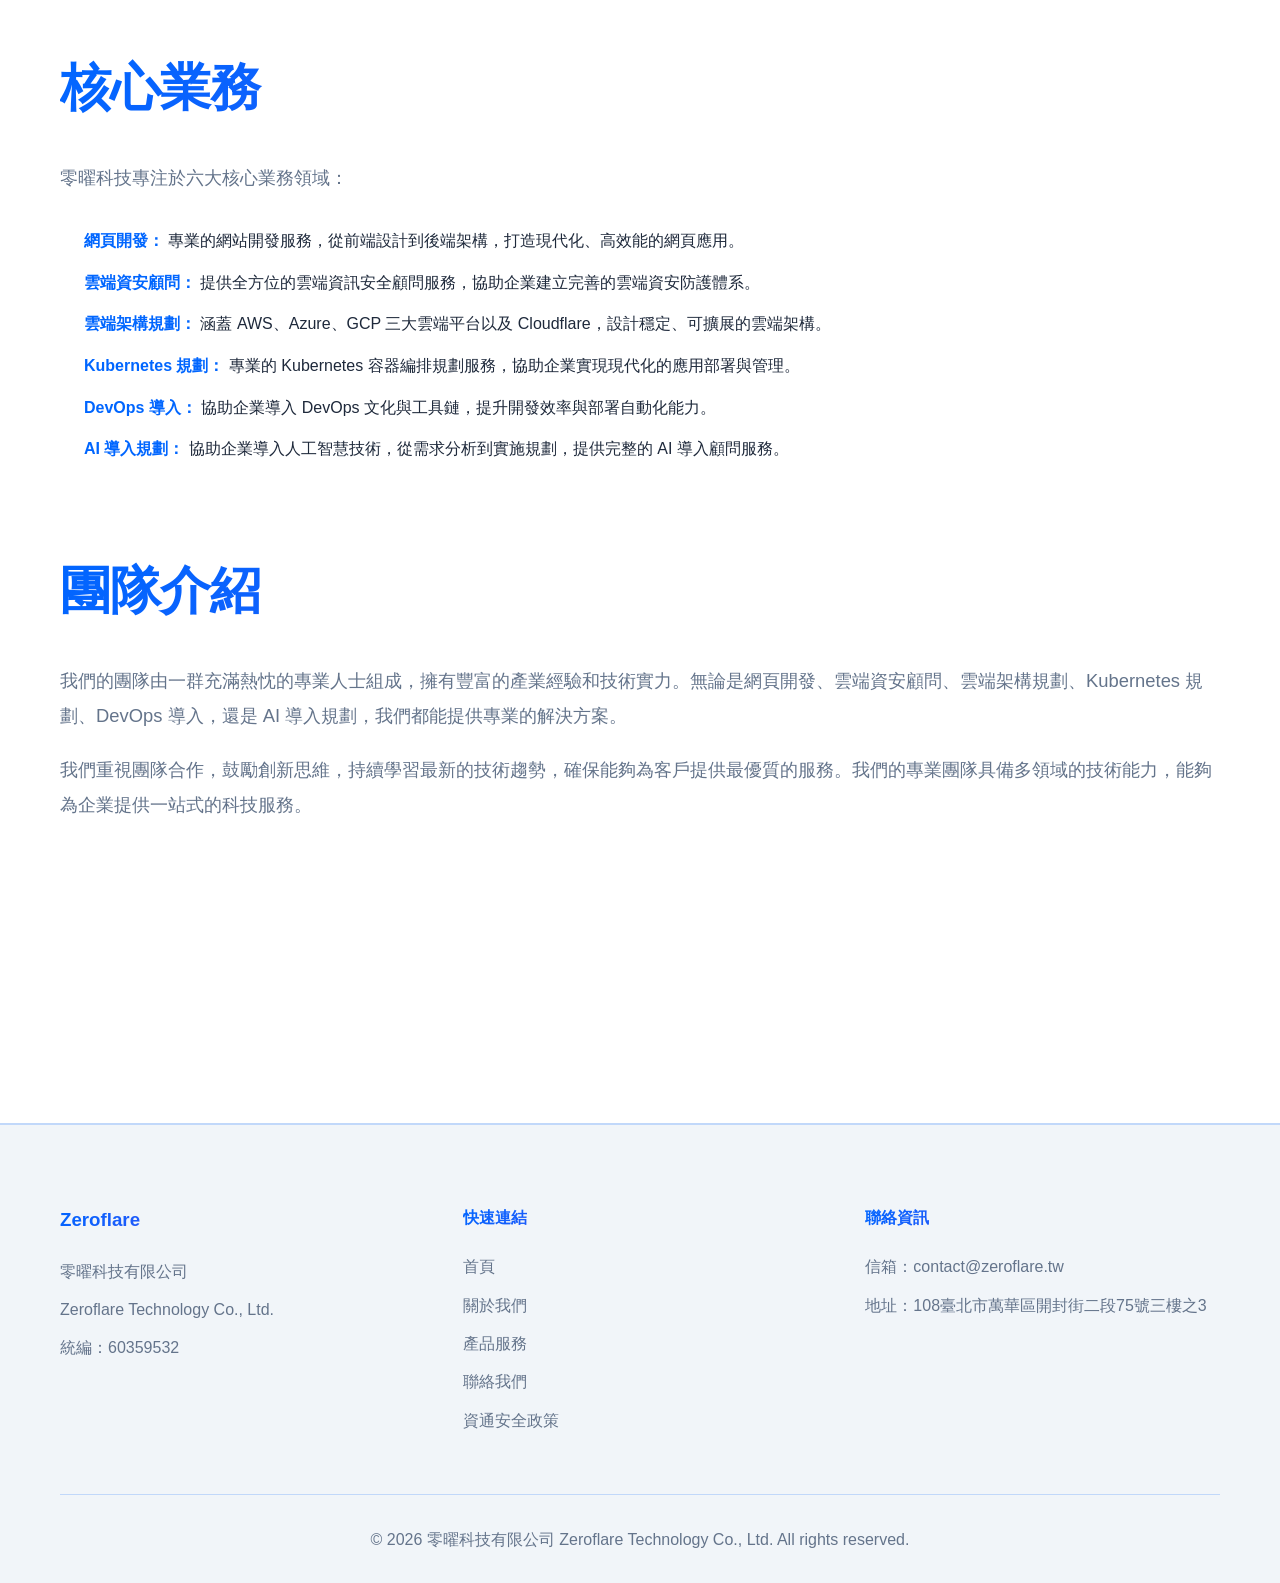
==== commit 20fb8134: "新增資通安全政策聲明頁 - 新增 security-policy.html（資通安全政策聲明 V1.0） - 各頁頁尾「快速連結」加入資通安全政策連結 - 新增政策頁卡片版面樣式，含手機版調整  Co" ====
--- a/about.html
+++ b/about.html
@@ -127,6 +127,7 @@
                         <li><a href="about.html">關於我們</a></li>
                         <li><a href="products.html">產品服務</a></li>
                         <li><a href="contact.html">聯絡我們</a></li>
+                        <li><a href="security-policy.html">資通安全政策</a></li>
                     </ul>
                 </div>
                 <div class="footer-section">
--- a/styles/main.css
+++ b/styles/main.css
@@ -1061,3 +1061,105 @@
         font-size: 2.2rem;
     }
 }
+
+/* 資通安全政策頁 */
+.policy-page {
+    background: var(--bg-light);
+}
+
+.policy-card {
+    max-width: 1040px;
+    margin: 0 auto;
+    background: var(--bg-color);
+    border: 1px solid var(--border-color);
+    border-radius: 20px;
+    box-shadow: var(--shadow);
+    padding: 4rem;
+}
+
+.policy-intro {
+    color: var(--text-color);
+    font-size: 1.1rem;
+    line-height: 2;
+    margin-bottom: 1.25rem;
+}
+
+.policy-item {
+    margin-top: 3rem;
+}
+
+.policy-item h2 {
+    position: relative;
+    padding-left: 1.5rem;
+    margin-bottom: 1rem;
+    font-size: 1.75rem;
+    color: var(--text-color);
+}
+
+.policy-item h2::before {
+    content: "";
+    position: absolute;
+    left: 0;
+    top: 0.25em;
+    bottom: 0.15em;
+    width: 6px;
+    border-radius: 3px;
+    background: linear-gradient(180deg, var(--primary-color), var(--secondary-color));
+}
+
+.policy-item p {
+    padding-left: 1.5rem;
+    color: var(--text-light);
+    font-size: 1.05rem;
+    line-height: 2;
+}
+
+.policy-meta {
+    margin-top: 3rem;
+    padding-top: 1.75rem;
+    border-top: 1px solid var(--bg-dark);
+    text-align: right;
+    color: var(--text-light);
+}
+
+@media (max-width: 768px) {
+    .policy-card {
+        padding: 2rem 1.25rem;
+        border-radius: 14px;
+    }
+    .policy-item h2 {
+        font-size: 1.3rem;
+        padding-left: 1rem;
+    }
+    .policy-item p {
+        padding-left: 1rem;
+    }
+}
+
+.policy-goals {
+    color: var(--primary-color);
+    font-size: 1.35rem;
+    font-weight: 700;
+}
+
+.policy-card > :last-child,
+.policy-card > :last-child > :last-child {
+    margin-bottom: 0;
+}
+
+.policy-goals > span,
+.policy-goals > span > span {
+    display: inline-block;
+}
+
+@media (max-width: 768px) {
+    .policy-goals {
+        font-size: 1.2rem;
+    }
+    .policy-goals > span {
+        display: block;
+    }
+    .policy-goals br {
+        display: none;
+    }
+}
